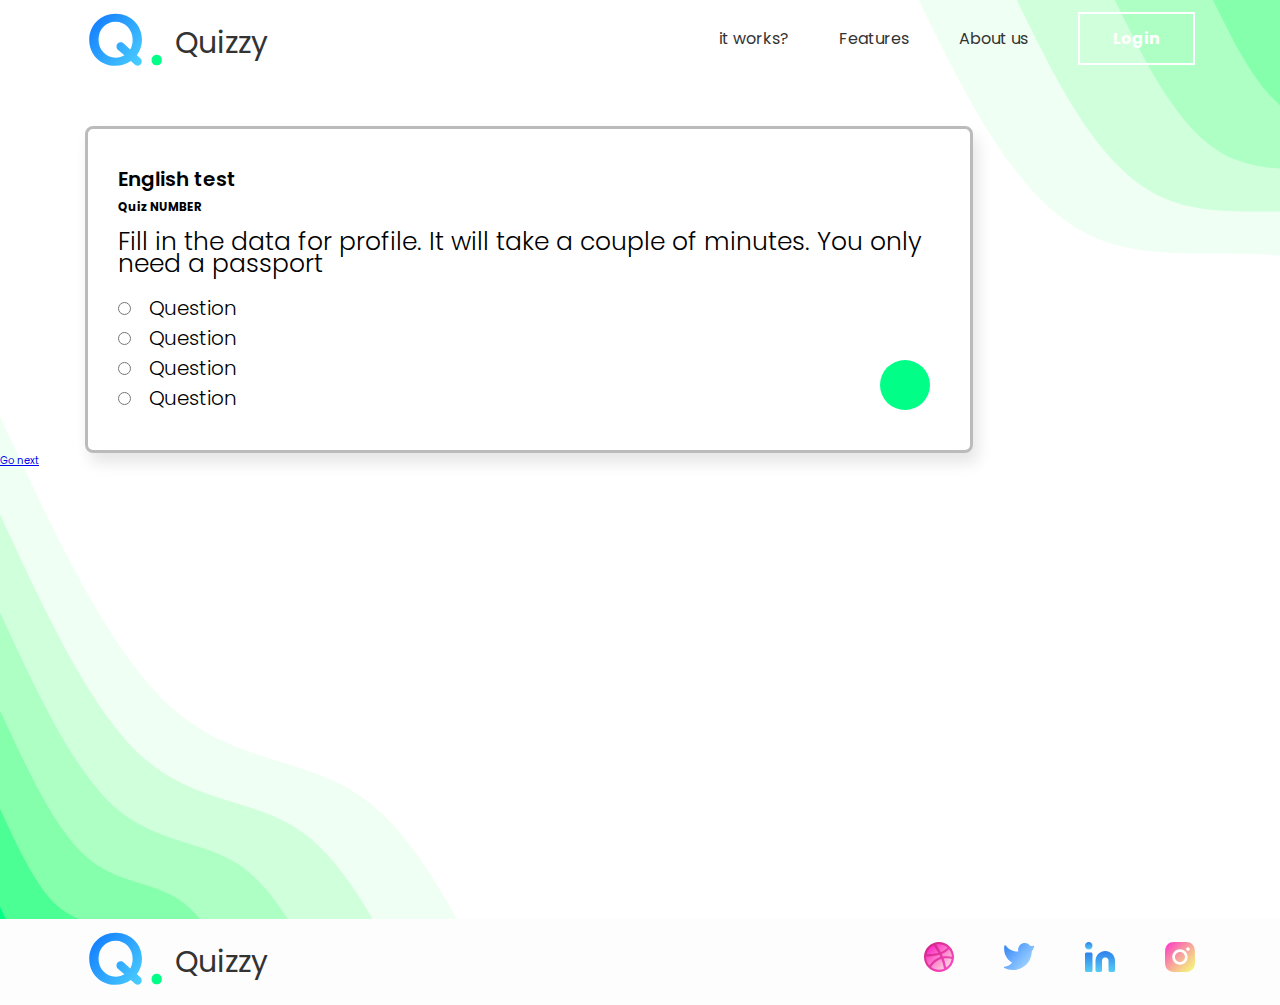
==== english-test.html @ c8d2539f "add js file" ====
<!DOCTYPE html>
<html lang="en">
  <head>
    <meta charset="UTF-8" />
    <meta http-equiv="X-UA-Compatible" content="IE=edge" />
    <meta name="viewport" content="width=device-width, initial-scale=1.0" />
    <title>Home</title>
    <link rel="stylesheet" href="./styles/utility.css" />
    <link rel="stylesheet" href="./styles/style.css" />
    <link rel="stylesheet" href="./technical-test.css" />

    <link
      rel="stylesheet"
      href="https://cdnjs.cloudflare.com/ajax/libs/font-awesome/6.4.0/css/all.min.css"
      integrity="sha512-iecdLmaskl7CVkqkXNQ/ZH/XLlvWZOJyj7Yy7tcenmpD1ypASozpmT/E0iPtmFIB46ZmdtAc9eNBvH0H/ZpiBw=="
      crossorigin="anonymous"
      referrerpolicy="no-referrer"
    />
    <script src="./script.js" defer></script>
  </head>
  <body>
    <header class="container">
      <a href="" class="logo flex">
        <img src="images/logo.svg" alt="logo" />Quizzy</a
      >
      <i class="fa-solid fa-bars"></i>
      <nav class="nav">
        <ul>
          <li><a href="#">it works?</a></li>
          <li><a href="#">Features</a></li>
          <li><a href="#">About us</a></li>
          <li><a href="#">Login</a></li>
        </ul>
      </nav>
    </header>

    <section class="Test">
      <div class="container">
        <div class="quiz">
          <h1>English test</h1>
          <h3>Quiz NUMBER</h3>
          <p id="question">
            Fill in the data for profile. It will take a couple of minutes. You
            only need a passport
          </p>
          <div class="answer-part">
            <ul>
              <li>
                <input
                  type="radio"
                  name="answer"
                  id="a"
                  class="answer"
                  required
                />
                <label for="a" id="a_text">Question</label>
              </li>

              <li>
                <input
                  type="radio"
                  name="answer"
                  id="b"
                  class="answer"
                  required
                />
                <label for="b" id="b_text">Question</label>
              </li>

              <li>
                <input
                  type="radio"
                  name="answer"
                  id="c"
                  class="answer"
                  required
                />
                <label for="c" id="c_text">Question</label>
              </li>

              <li>
                <input
                  type="radio"
                  name="answer"
                  id="d"
                  class="answer"
                  required
                />
                <label for="d" id="d_text">Question</label>
              </li>
            </ul>
            <span><i class="fa-solid fa-chevron-right next"></i></span>
          </div>
        </div>
      </div>

      <a href="#"
        >Go next <i class="fa-solid fa-arrow-right submit-page"></i
      ></a>
    </section>

    <footer>
      <div class="footer container flex" id="footer">
        <a href="" class="logo flex">
          <img src="images/logo.svg" alt="logo" />Quizzy</a
        >
        <ul>
          <li>
            <a href=""
              ><img src="images/dribbble.svg" alt="social media icons"
            /></a>
          </li>
          <li>
            <a href=""
              ><img src="images/twitter.svg" alt="social media icons"
            /></a>
          </li>
          <li>
            <a href=""
              ><img src="images/linkedin.svg" alt="social media icons"
            /></a>
          </li>
          <li>
            <a href=""
              ><img src="images/instagram.svg" alt="social media icons"
            /></a>
          </li>
        </ul>
      </div>
    </footer>
  </body>
</html>
---- styles/utility.css ----
/* import fonts */
@import url("https://fonts.googleapis.com/css2?family=Mochiy+Pop+One&family=Poppins:wght@100;200;300;400;500;600;700;800;900&display=swap");

/* colors and fonts variables */
:root {
  --main-font: "Poppins", sans-serif;
  --secondary-font: "Mochiy Pop One", sans-serif;
  --main-color: #01ff88;
  --secondary-color: #007aff;
  --text-color: #333;
  --linear-color: linear-gradient(90deg, #1884ff 0%, #62d4fd 100%);
}

/* reset margin, padding and box sizing */
* {
  padding: 0;
  margin: 0;
  box-sizing: border-box;
}

/* to set font-size with rem units 1rem = 10px */
html {
  font-size: 62.5%;
}

img,
picture,
video,
canvas,
svg {
  display: block;
  max-width: 100%;
}

/*7. Remove built-in form typography styles*/
input,
button,
textarea,
select {
  font: inherit;
}

p,
p,
h1,
h2,
h3,
h4,
h5,
h6 {
  overflow-wrap: break-word;
}

/* public class */
.flex {
  display: flex;
}

.hidden {
  display: none;
}

.container {
  max-width: 1140px;
  margin: 0 auto;
  padding: 0 15px;
}

/*ssss*/

/* Large */
/* @media (max-width: 992px) {
  .d-flex {
    flex-wrap: wrap;
  }

  .d-flex .col {
    width: 100%;
  }
} */

@media (min-width: 481px) and (max-width: 1024px) {
  .flex {
    display: flex;
    flex-wrap: wrap;
  }
  .container {
    max-width: 1024px;
  }
  .Test .quiz {
    max-width: 100% !important;
  }
  .container-login div {
    /* background-size: auto; */
    width: 60% !important;
  }
}

@media (max-width: 480px) {
  .flex {
    display: flex;
    flex-wrap: wrap;
  }
  .container {
    max-width: 480px;
  }
  .footer.flex {
    flex-direction: column;
  }
  .Test .quiz {
    max-width: 100% !important;
  }
  .container-login div {
    background-size: auto;
    width: 100% !important;
  }
}
---- styles/style.css ----
/* START HEADER */
*::selection {
  background-color: var(--main-color);
  color: #fff;
}

header {
  display: flex;
  justify-content: space-between;
  align-items: center;
}

header.container {
  margin-bottom: 4rem;
}

.logo {
  text-decoration: none;
  align-items: center;
  gap: 8px;
}

.logo:link,
.logo:visited {
  color: var(--text-color);
  font-size: 3rem;
  font-family: var(--main-font);
}

nav ul {
  list-style: none;
  display: flex;
  justify-content: space-between;
  gap: 5rem;
}

nav ul li a {
  font-size: 1.6rem;
  text-decoration: none;
  color: var(--text-color);
  font-family: var(--main-font);
}

nav li:last-of-type a {
  border: solid 2px #fff;
  color: #fff;
  padding: 1.3rem 3.3rem;
  font-weight: 700;
  transition: all 0.3s;
}

nav li:last-of-type a:hover {
  background-color: var(--main-color);
}

header i {
  font-size: 3rem;
  display: none !important;
}
/* END HEADER */

/* START HERO */
.hero {
  margin-bottom: 30vh;
  font-family: var(--main-font);
}

.hero .col h1 {
  font-family: var(--secondary-font);
  font-size: 40px;
  margin-bottom: 15%;
}

.hero .d-flex {
  display: flex;
  justify-content: space-between;
  gap: 20px;
}

/* .hero .d-flex .col {
  width: 500px;
} */

.hero .col p {
  font-size: 20px;
  margin-bottom: 5%;
  padding-left: 1rem;
  position: relative;
}

.hero .col p::before {
  content: "";
  position: absolute;
  background: var(--main-color);
  height: 100%;
  width: 2px;
  left: 0;
}

.hero .col button {
  padding: 1rem 3rem;
  font-size: 20px;
  border: none;
  outline: none;
  cursor: pointer;
}

.hero .col button:nth-child(1) {
  background: var(--linear-color);
  color: white;
}

.hero .col button:nth-child(2) {
  color: var(--secondary-color);
  background-color: transparent;
}

.hero .col button:nth-child(2) i {
  padding-right: 1rem;
}

.hero .know-more {
  align-items: center;
}
/* END HERO */

/* START FOOTER */
footer {
  background-color: #fdfdfd !important;
}

.footer {
  align-items: center;
  justify-content: space-between;
}

footer ul {
  list-style: none;
  text-decoration: none;
  display: flex;
  align-items: center;
  justify-content: space-between;
  gap: 5rem;
}
/* END FOOTER */

/* START PROFILE INFO */
.pro-info {
  font-family: var(--main-font);
  color: var(--text-color);
  margin-bottom: 8rem;
}

.contents-prog {
  gap: 8px;
  align-items: center;
  margin-bottom: 8rem;
}

.circle {
  height: 12px;
  width: 12px;
  border-radius: 50%;
  background: var(--secondary-color);
}

.line {
  background: #b9b9c3;
  height: 1px;
  width: 40px;
}

.pro-info h2 {
  font-size: 6.4rem;
  margin-bottom: 8.5rem;
  font-weight: 400;
}

.info-form {
  max-width: 1106px;
}

.pro-title {
  font-size: 3.2rem;
  margin-bottom: 1.6rem;
}

.pro-detials {
  color: #575f6e;
  font: size 16px;
  font-weight: 300;
}

.agree-box {
  margin-top: 3.2rem;
  display: flex;
  align-items: center;
  gap: 8px;
  font-size: 1.6rem;
  margin-bottom: 3.2rem;
}

.agree-box input {
  height: 24px;
  width: 24px;
}

.pro-info form input:focus {
  outline-color: var(--main-color);
}

.agree-box a {
  text-decoration: none;
  color: var(--secondary-color);
}

.pro-info form {
  border: 1px solid #e2e3e5;
  border-radius: 8px;
  padding: 3.2rem;
  margin-bottom: 8rem;
}

.pro-info form h5 {
  font-size: 2rem;
}

.pro-info form p {
  font-size: 1.2rem;
  color: #575f6e;
  margin-bottom: 3.2rem;
}

.pro-info form label {
  font-size: 1.4rem;
  display: block;
}

.pro-info form input {
  width: 100%;
  height: 4.4rem;
  border: none;
  border-bottom: 1px solid #e2e4e5;
  margin-bottom: 8px;
  font-size: 1.5rem;
}

.pro-info form + a {
  padding: 12px 32px;
  color: var(--main-color);
  font-size: 1.6rem;
  border: 1px solid var(--main-color);
  text-decoration: none;
  display: flex;
  align-items: center;
  gap: 8px;
  width: 150px;
}

/* END PROFILE INFO */

/* START LOGIN PAGE */
.container-login {
  justify-content: space-between;
  gap: 20px;
  margin-bottom: 25rem;
}

.container-login img {
  max-width: 100%;
  max-height: 100%;
}

.login .container {
  position: relative;
}

/* .container-login div:last-child {
  max-width: 50%;
} */

.container-login div {
  display: flex;
  flex-direction: column;
  justify-content: center;
  font-family: var(--main-font);
  gap: 7px;
  font-size: 1.5rem;
  width: 50%;
}

.container-login .text {
  padding-bottom: 30px;
}

.container-login input {
  padding: 10px;
  border: 1px solid #eee;
}

.container-login .submit {
  background-color: var(--main-color);
  color: white;
}

.container-login .vector {
  position: absolute;
  width: 300px;
  height: 200px;
  right: -150px;
  bottom: -170px;
}

/* END LOGIN PAGE */

/* START STATUS */
.status_section h1 {
  font-size: 6.4rem;
  font-family: var(--main-font);
  font-weight: 400;
  max-width: 64.2rem;
  margin-bottom: 11rem;
}

.card {
  margin-bottom: 1rem;
  border-radius: 10px;
  background: #f2f2f2;
  max-width: 78rem;
  display: flex;
  justify-content: space-between;
  padding: 1rem 2rem;
  font-family: var(--main-font);
}

.cardInfo {
  color: var(--text-color);
}

.cardInfo h3 {
  font-size: 2rem;
  font-weight: 600;
  line-height: 3rem;
}

.cardInfo p {
  font-size: 1.2rem;
  font-weight: 300;
  line-height: 1.8rem;
}

.btn-apply {
  font-size: 1.5rem;
  color: #ffffff;
  font-weight: 500;
  padding: 1rem 2rem;
  background-color: var(--main-color);
  border: none;
  border-radius: 1rem;
}

.Test {
  margin-bottom: 50vh;
  font-family: var(--main-font);
}

.Test .quiz {
  border: 3px solid #bbb;
  border-radius: 8px;
  padding: 3rem;
  box-shadow: 5px 10px 15px rgba(0, 0, 0, 0.1);
  max-width: 80%;
  margin: 0;
}

.Test h1 {
  font-size: 2rem;
  font-weight: 600;
  line-height: 4rem;
}

ul {
  list-style-type: none;
  padding: 0;
}

ul li,
p {
  padding-bottom: 1rem;
}

input[type="radio"] {
  accent-color: var(--main-color);
  margin-right: 1.5rem;
}

.Test p {
  font-weight: 300;
  font-size: 2.5rem;
  line-height: 2.2rem;
  margin: 1.5rem 0;
}

.answer-part {
  display: flex;
  flex-direction: column;
  justify-content: flex-end;
  gap: 20px;
  position: relative;
}

.answer-part h3 {
  font-size: 2rem;
  padding-bottom: 2rem;
}
.answer-part label {
  font-size: 2rem;
  line-height: 1.6rem;
  font-weight: 300;
  cursor: pointer;
}

.answer-part span {
  height: 50px;
  width: 50px;
  border-radius: 50%;
  background: var(--main-color);
  display: grid;
  place-content: center;
  position: absolute;
  right: 10px;
  bottom: 10px;
  cursor: pointer;
}

.answer-part span i {
  color: #fff;
  font-size: 2rem;
}

/* Small */
/* @media (max-width: 768px) {
  .container {
    max-width: 750px;
  }

  header i {
    display: block !important;
  }

  nav {
    display: none;
  }
}

@media (min-width: 992px) {
  .container {
    max-width: 970px;
  }
}

@media (min-width: 1200px) {
  .container {
    max-width: 1170px;
  }
} */

h2 {
  font-size: 4rem !important;
}
---- technical-test.css ----
body {
  background-image: url(./images/blob-scene-haikei-1.svg);
  background-repeat: no-repeat;
  background-size: cover;
  /* background-posi tion: revert; */
}
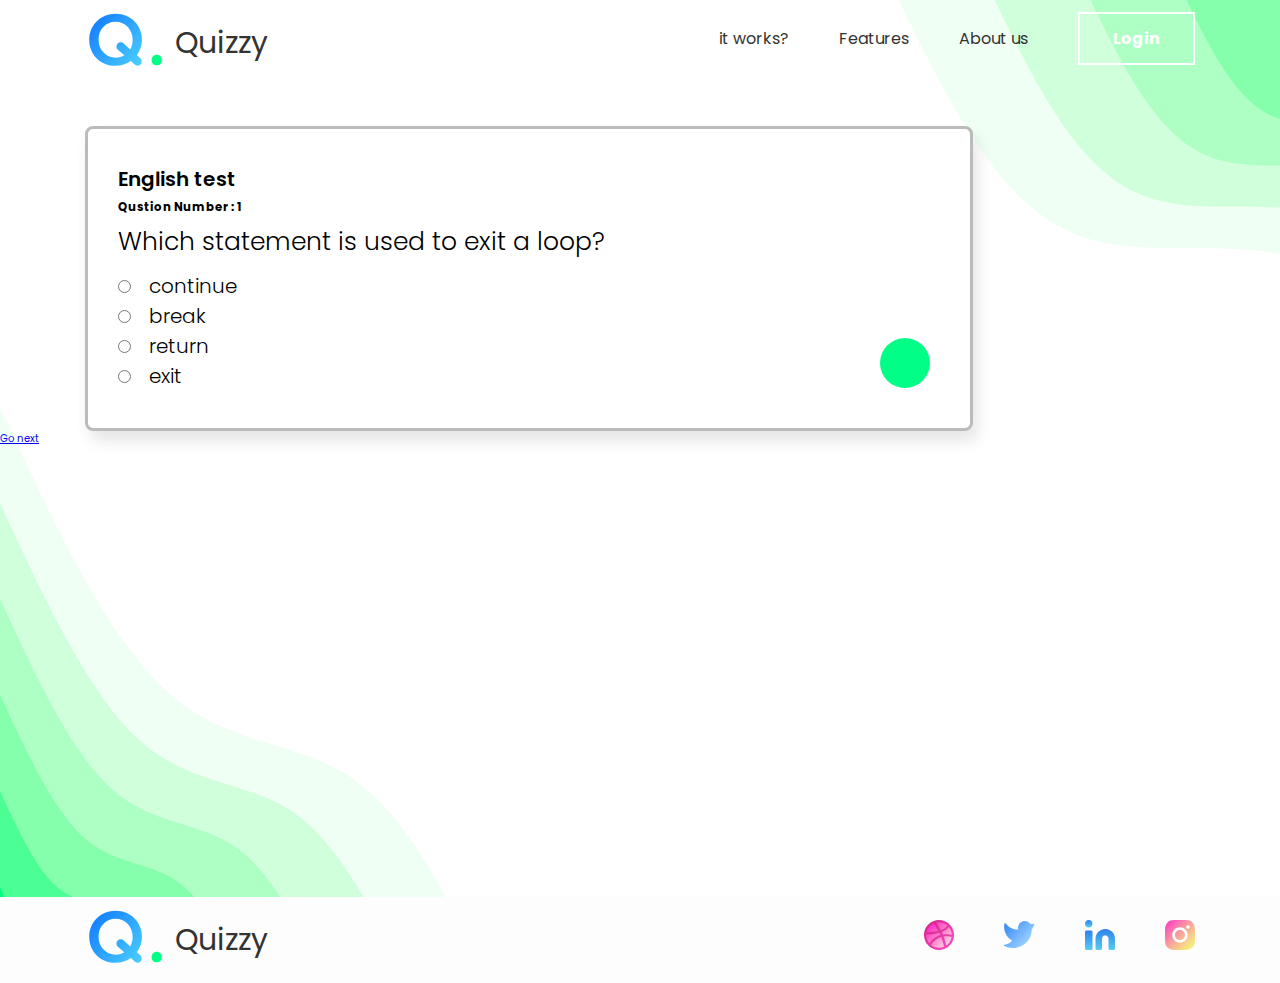
==== commit 4be855cc: "Add the english test bank" ====
--- a/english-test.html
+++ b/english-test.html
@@ -16,7 +16,8 @@
       crossorigin="anonymous"
       referrerpolicy="no-referrer"
     />
-    <script src="./script.js" defer></script>
+    <!-- <script src="./script.js" defer></script> -->
+    <script src="./englishscript.js" defer></script>
   </head>
   <body>
     <header class="container">
@@ -38,7 +39,8 @@
       <div class="container">
         <div class="quiz">
           <h1>English test</h1>
-          <h3>Quiz NUMBER</h3>
+          <div id="quiz-timer"></div>
+          <h3 id="q-number"></h3>
           <p id="question">
             Fill in the data for profile. It will take a couple of minutes. You
             only need a passport
@@ -89,7 +91,7 @@
                 <label for="d" id="d_text">Question</label>
               </li>
             </ul>
-            <span><i class="fa-solid fa-chevron-right next"></i></span>
+            <span id="next_btn"><i class="fa-solid fa-chevron-right"></i></span>
           </div>
         </div>
       </div>
--- a/styles/utility.css
+++ b/styles/utility.css
@@ -8,7 +8,11 @@
   --main-color: #01ff88;
   --secondary-color: #007aff;
   --text-color: #333;
-  --linear-color: linear-gradient(90deg, #1884ff 0%, #62d4fd 100%);
+  --linear-color: linear-gradient(
+    90deg,
+    #1884ff 0%,
+    #62d4fd 100%
+  );
 }
 
 /* reset margin, padding and box sizing */
@@ -57,7 +61,7 @@
 }
 
 .hidden {
-  display: none;
+  display: none !important;
 }
 
 .container {
@@ -79,7 +83,7 @@
   }
 } */
 
-@media (min-width: 481px) and (max-width: 1024px) {
+@media (max-width: 1024px) {
   .flex {
     display: flex;
     flex-wrap: wrap;
@@ -93,6 +97,66 @@
   .container-login div {
     /* background-size: auto; */
     width: 60% !important;
+  }
+  .btn-mobile-nav {
+    display: block;
+    z-index: 9999;
+  }
+
+  .main-nav {
+    background-color: rgba(255, 255, 255, 0.9);
+    -webkit-backdrop-filter: blur(5px);
+    backdrop-filter: blur(10px);
+    position: absolute;
+    top: 0;
+    left: 0;
+    width: 100%;
+    height: 100vh;
+    transform: translateX(100%);
+
+    display: flex;
+    align-items: center;
+    justify-content: center;
+    transition: all 0.5s ease-in;
+
+    /* Hide navigation */
+    /* Allows NO transitions at all */
+    /* display: none; */
+
+    /* 1) Hide it visually */
+    opacity: 0;
+
+    /* 2) Make it unaccessible to mouse and keyboard */
+    pointer-events: none;
+
+    /* 3) Hide it from screen readers */
+    visibility: hidden;
+  }
+
+  .nav-open .main-nav {
+    opacity: 1;
+    pointer-events: auto;
+    visibility: visible;
+    transform: translateX(0);
+    z-index: 1;
+  }
+
+  .nav-open .icon-mobile-nav[name="close-outline"] {
+    display: block;
+  }
+
+  .nav-open .icon-mobile-nav[name="menu-outline"] {
+    display: none;
+  }
+
+  .main-nav-list {
+    flex-direction: column;
+    gap: 4.8rem;
+  }
+
+  .main-nav-link:link,
+  .main-nav-link:visited {
+    font-size: 3rem;
   }
 }
 
@@ -114,4 +178,6 @@
     background-size: auto;
     width: 100% !important;
   }
+  .nav ul {
+  }
 }
--- a/styles/style.css
+++ b/styles/style.css
@@ -3,6 +3,18 @@
   background-color: var(--main-color);
   color: #fff;
 }
+
+.container-login span {
+  height: 40px;
+  color: red;
+  font-size: 12px;
+  padding-left: 5px;
+}
+/* Error vaild */
+.container-login span i {
+  padding-right: 1rem;
+}
+/* Error vaild */
 
 header {
   display: flex;
@@ -373,6 +385,10 @@
   margin: 0;
 }
 
+.quiz #quiz-timer {
+  font-size: 2rem;
+  font-weight: 800;
+}
 .Test h1 {
   font-size: 2rem;
   font-weight: 600;
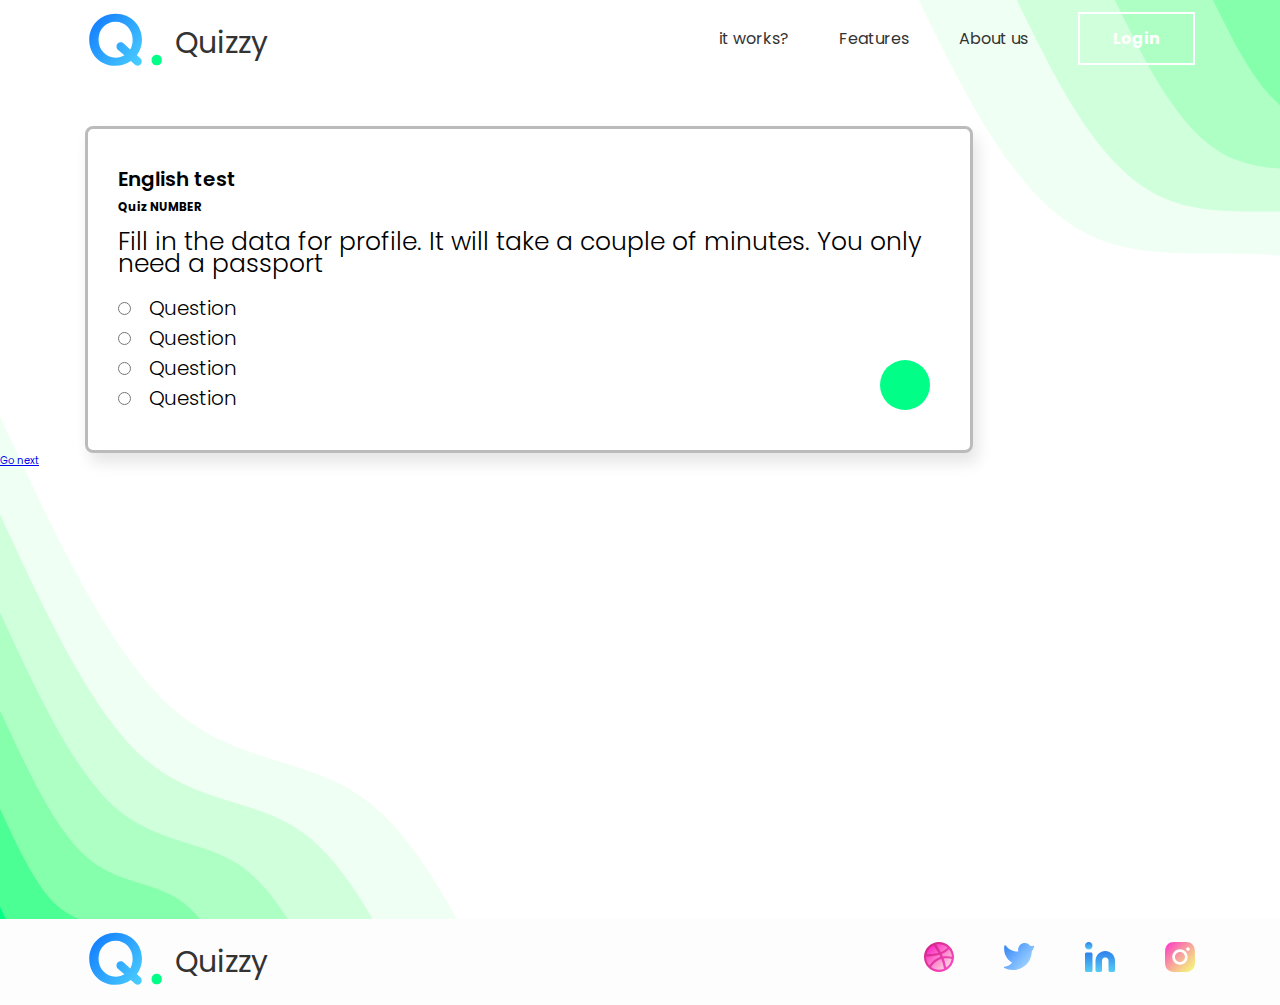
==== commit 5ea174dc: "jehad1" ====
--- a/english-test.html
+++ b/english-test.html
@@ -3,12 +3,11 @@
   <head>
     <meta charset="UTF-8" />
     <meta http-equiv="X-UA-Compatible" content="IE=edge" />
-    <meta name="viewport" content="width=device-width, initial-scale=1.0" />
+    <meta
+      name="viewport"
+      content="width=device-width, initial-scale=1.0"
+    />
     <title>Home</title>
-    <link rel="stylesheet" href="./styles/utility.css" />
-    <link rel="stylesheet" href="./styles/style.css" />
-    <link rel="stylesheet" href="./technical-test.css" />
-
     <link
       rel="stylesheet"
       href="https://cdnjs.cloudflare.com/ajax/libs/font-awesome/6.4.0/css/all.min.css"
@@ -16,34 +15,54 @@
       crossorigin="anonymous"
       referrerpolicy="no-referrer"
     />
-    <!-- <script src="./script.js" defer></script> -->
-    <script src="./englishscript.js" defer></script>
+    <link rel="stylesheet" href="./styles/style.css" />
+    <link rel="stylesheet" href="./styles/utility.css" />
+    <link rel="stylesheet" href="./technical-test.css" />
+
+    <script src="./script.js" defer></script>
   </head>
   <body>
-    <header class="container">
+    <header class="container flex header">
       <a href="" class="logo flex">
         <img src="images/logo.svg" alt="logo" />Quizzy</a
       >
-      <i class="fa-solid fa-bars"></i>
-      <nav class="nav">
-        <ul>
-          <li><a href="#">it works?</a></li>
-          <li><a href="#">Features</a></li>
-          <li><a href="#">About us</a></li>
-          <li><a href="#">Login</a></li>
+
+      <nav class="nav main-nav">
+        <ul class="main-nav-list">
+          <li>
+            <a href="#" class="main-nav-link">it works?</a>
+          </li>
+          <li>
+            <a href="#" class="main-nav-link">Features</a>
+          </li>
+          <li>
+            <a href="#" class="main-nav-link">About us</a>
+          </li>
+          <li>
+            <a href="#" class="main-nav-link">Login</a>
+          </li>
         </ul>
       </nav>
+      <button class="btn-mobile-nav">
+        <i
+          class="fa-solid fa-bars icon-mobile-nav"
+          name="menu-outline"
+        ></i>
+        <i
+          class="fa-solid fa-xmark icon-mobile-nav"
+          name="close-outline"
+        ></i>
+      </button>
     </header>
 
     <section class="Test">
       <div class="container">
         <div class="quiz">
           <h1>English test</h1>
-          <div id="quiz-timer"></div>
-          <h3 id="q-number"></h3>
+          <h3>Quiz NUMBER</h3>
           <p id="question">
-            Fill in the data for profile. It will take a couple of minutes. You
-            only need a passport
+            Fill in the data for profile. It will take
+            a couple of minutes. You only need a passport
           </p>
           <div class="answer-part">
             <ul>
@@ -91,13 +110,16 @@
                 <label for="d" id="d_text">Question</label>
               </li>
             </ul>
-            <span id="next_btn"><i class="fa-solid fa-chevron-right"></i></span>
+            <span
+              ><i class="fa-solid fa-chevron-right next"></i
+            ></span>
           </div>
         </div>
       </div>
 
       <a href="#"
-        >Go next <i class="fa-solid fa-arrow-right submit-page"></i
+        >Go next
+        <i class="fa-solid fa-arrow-right submit-page"></i
       ></a>
     </section>
 
@@ -109,22 +131,30 @@
         <ul>
           <li>
             <a href=""
-              ><img src="images/dribbble.svg" alt="social media icons"
+              ><img
+                src="images/dribbble.svg"
+                alt="social media icons"
             /></a>
           </li>
           <li>
             <a href=""
-              ><img src="images/twitter.svg" alt="social media icons"
+              ><img
+                src="images/twitter.svg"
+                alt="social media icons"
             /></a>
           </li>
           <li>
             <a href=""
-              ><img src="images/linkedin.svg" alt="social media icons"
+              ><img
+                src="images/linkedin.svg"
+                alt="social media icons"
             /></a>
           </li>
           <li>
             <a href=""
-              ><img src="images/instagram.svg" alt="social media icons"
+              ><img
+                src="images/instagram.svg"
+                alt="social media icons"
             /></a>
           </li>
         </ul>
--- a/styles/style.css
+++ b/styles/style.css
@@ -65,10 +65,28 @@
   background-color: var(--main-color);
 }
 
-header i {
+header .fa-solid {
   font-size: 3rem;
-  display: none !important;
-}
+}
+
+.btn-mobile-nav {
+  border: none;
+  background: none;
+  cursor: pointer;
+
+  display: none;
+}
+
+.icon-mobile-nav {
+  height: 4.8rem;
+  width: 4.8rem;
+  color: #333;
+}
+
+.icon-mobile-nav[name="close-outline"] {
+  display: none;
+}
+
 /* END HEADER */
 
 /* START HERO */
@@ -275,7 +293,7 @@
 .container-login {
   justify-content: space-between;
   gap: 20px;
-  margin-bottom: 25rem;
+  margin-bottom: 35rem;
 }
 
 .container-login img {
@@ -385,10 +403,6 @@
   margin: 0;
 }
 
-.quiz #quiz-timer {
-  font-size: 2rem;
-  font-weight: 800;
-}
 .Test h1 {
   font-size: 2rem;
   font-weight: 600;
@@ -483,4 +497,4 @@
 
 h2 {
   font-size: 4rem !important;
-}
+}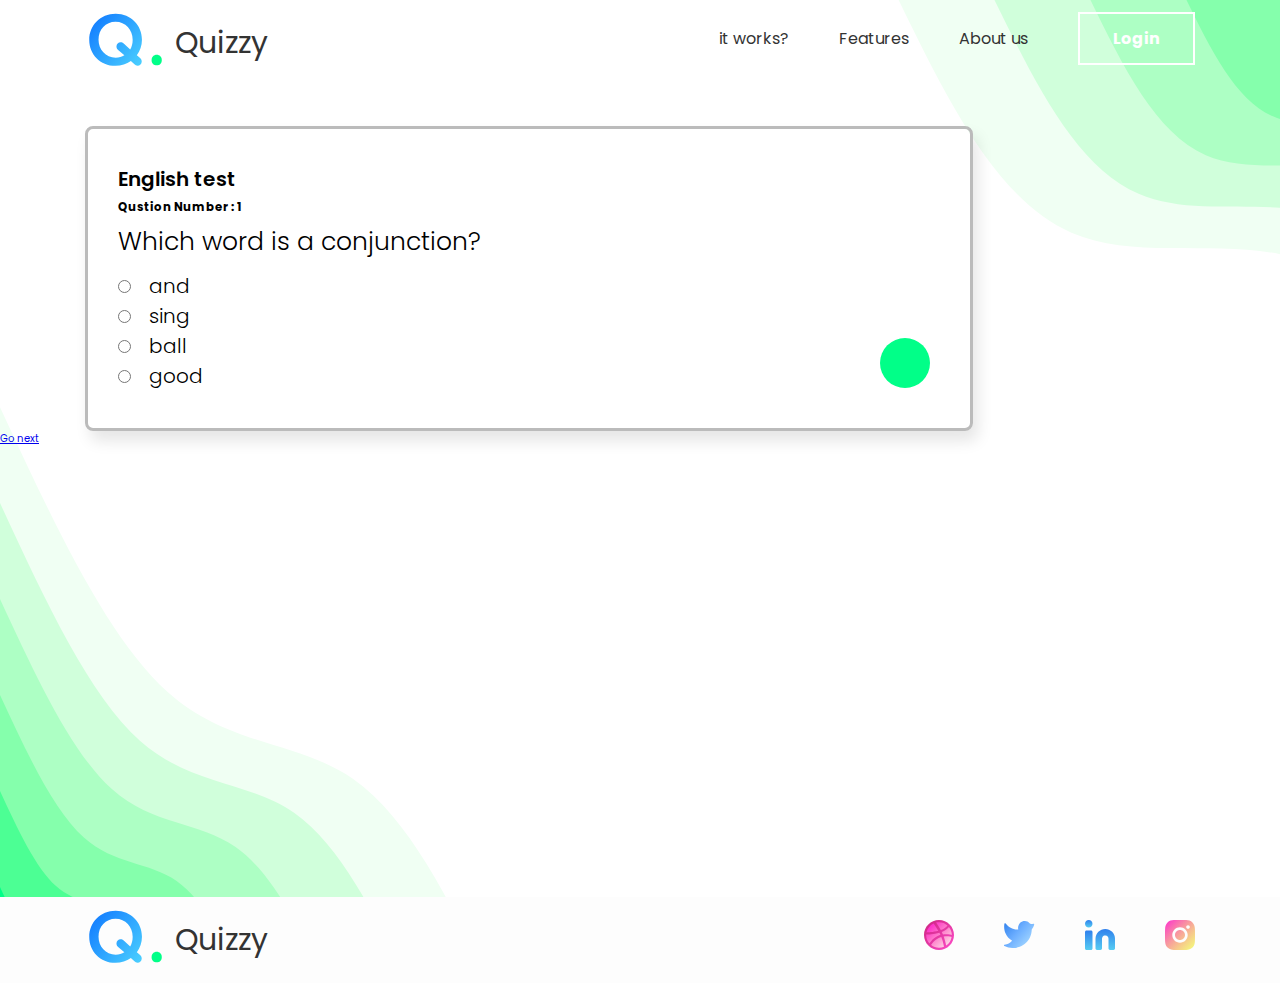
==== commit b4b97944: "add english test part" ====
--- a/english-test.html
+++ b/english-test.html
@@ -3,11 +3,12 @@
   <head>
     <meta charset="UTF-8" />
     <meta http-equiv="X-UA-Compatible" content="IE=edge" />
-    <meta
-      name="viewport"
-      content="width=device-width, initial-scale=1.0"
-    />
+    <meta name="viewport" content="width=device-width, initial-scale=1.0" />
     <title>Home</title>
+    <link rel="stylesheet" href="./styles/utility.css" />
+    <link rel="stylesheet" href="./styles/style.css" />
+    <link rel="stylesheet" href="./technical-test.css" />
+
     <link
       rel="stylesheet"
       href="https://cdnjs.cloudflare.com/ajax/libs/font-awesome/6.4.0/css/all.min.css"
@@ -15,54 +16,34 @@
       crossorigin="anonymous"
       referrerpolicy="no-referrer"
     />
-    <link rel="stylesheet" href="./styles/style.css" />
-    <link rel="stylesheet" href="./styles/utility.css" />
-    <link rel="stylesheet" href="./technical-test.css" />
-
-    <script src="./script.js" defer></script>
+    <!-- <script src="./script.js" defer></script> -->
+    <script src="./js/englishscript.js" defer></script>
   </head>
   <body>
-    <header class="container flex header">
+    <header class="container">
       <a href="" class="logo flex">
         <img src="images/logo.svg" alt="logo" />Quizzy</a
       >
-
-      <nav class="nav main-nav">
-        <ul class="main-nav-list">
-          <li>
-            <a href="#" class="main-nav-link">it works?</a>
-          </li>
-          <li>
-            <a href="#" class="main-nav-link">Features</a>
-          </li>
-          <li>
-            <a href="#" class="main-nav-link">About us</a>
-          </li>
-          <li>
-            <a href="#" class="main-nav-link">Login</a>
-          </li>
+      <i class="fa-solid fa-bars"></i>
+      <nav class="nav">
+        <ul>
+          <li><a href="#">it works?</a></li>
+          <li><a href="#">Features</a></li>
+          <li><a href="#">About us</a></li>
+          <li><a href="#">Login</a></li>
         </ul>
       </nav>
-      <button class="btn-mobile-nav">
-        <i
-          class="fa-solid fa-bars icon-mobile-nav"
-          name="menu-outline"
-        ></i>
-        <i
-          class="fa-solid fa-xmark icon-mobile-nav"
-          name="close-outline"
-        ></i>
-      </button>
     </header>
 
     <section class="Test">
       <div class="container">
         <div class="quiz">
           <h1>English test</h1>
-          <h3>Quiz NUMBER</h3>
+          <h3 id="quiz-timer"></h3>
+          <h3 id="q-number"></h3>
           <p id="question">
-            Fill in the data for profile. It will take
-            a couple of minutes. You only need a passport
+            Fill in the data for profile. It will take a couple of minutes. You
+            only need a passport
           </p>
           <div class="answer-part">
             <ul>
@@ -110,16 +91,13 @@
                 <label for="d" id="d_text">Question</label>
               </li>
             </ul>
-            <span
-              ><i class="fa-solid fa-chevron-right next"></i
-            ></span>
+            <span id="next_btn"><i class="fa-solid fa-chevron-right"></i></span>
           </div>
         </div>
       </div>
 
       <a href="#"
-        >Go next
-        <i class="fa-solid fa-arrow-right submit-page"></i
+        >Go next <i class="fa-solid fa-arrow-right submit-page"></i
       ></a>
     </section>
 
@@ -131,30 +109,22 @@
         <ul>
           <li>
             <a href=""
-              ><img
-                src="images/dribbble.svg"
-                alt="social media icons"
+              ><img src="images/dribbble.svg" alt="social media icons"
             /></a>
           </li>
           <li>
             <a href=""
-              ><img
-                src="images/twitter.svg"
-                alt="social media icons"
+              ><img src="images/twitter.svg" alt="social media icons"
             /></a>
           </li>
           <li>
             <a href=""
-              ><img
-                src="images/linkedin.svg"
-                alt="social media icons"
+              ><img src="images/linkedin.svg" alt="social media icons"
             /></a>
           </li>
           <li>
             <a href=""
-              ><img
-                src="images/instagram.svg"
-                alt="social media icons"
+              ><img src="images/instagram.svg" alt="social media icons"
             /></a>
           </li>
         </ul>
--- a/styles/style.css
+++ b/styles/style.css
@@ -403,6 +403,10 @@
   margin: 0;
 }
 
+.quiz #quiz-timer {
+  font-size: 2rem;
+  font-weight: 800;
+}
 .Test h1 {
   font-size: 2rem;
   font-weight: 600;
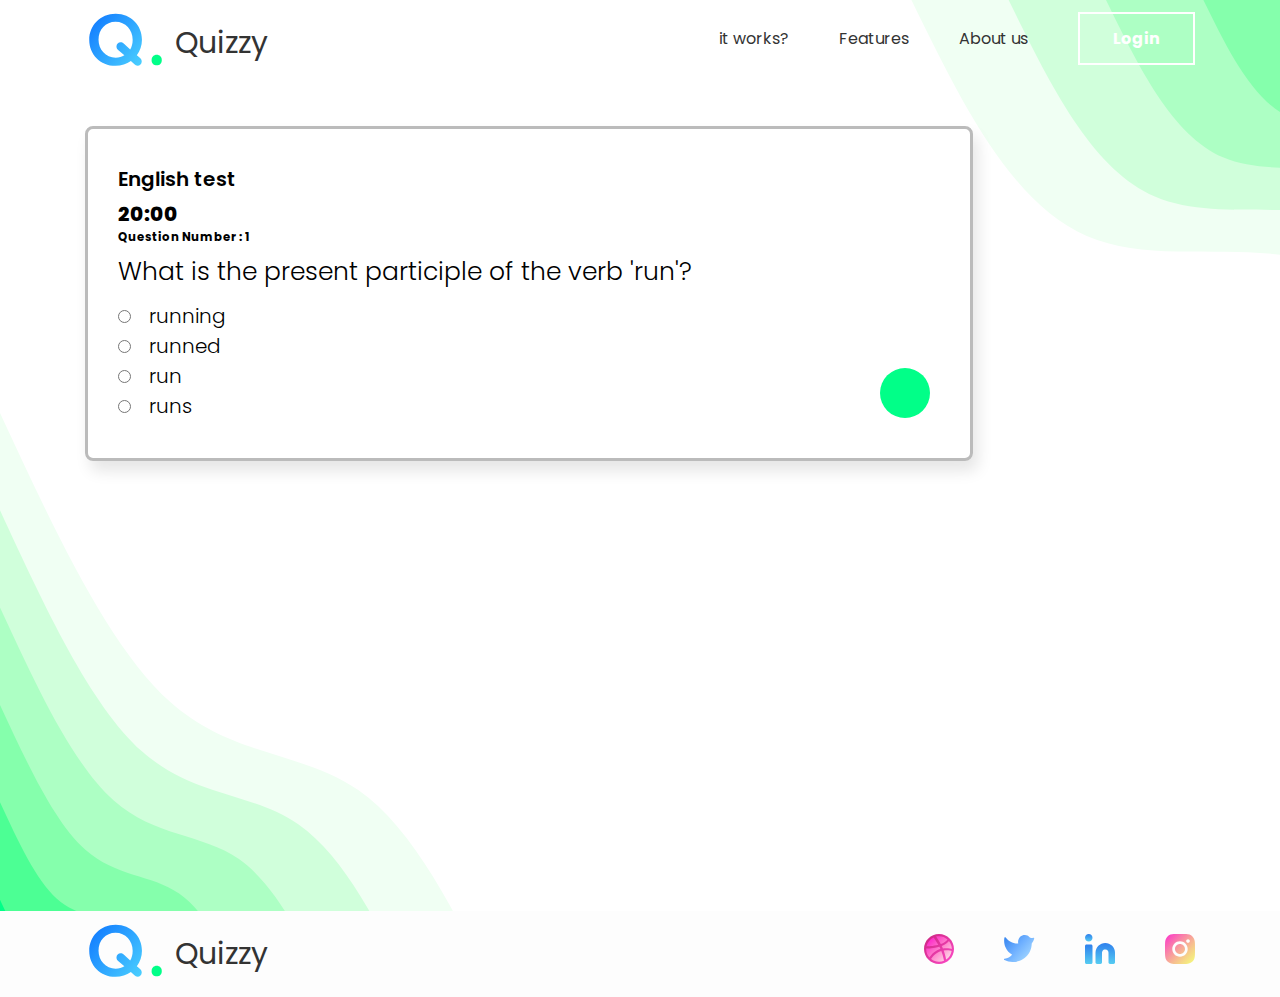
==== commit 7505587c: "Fixt All  Problem" ====
--- a/english-test.html
+++ b/english-test.html
@@ -17,7 +17,7 @@
       referrerpolicy="no-referrer"
     />
     <!-- <script src="./script.js" defer></script> -->
-    <script src="./js/englishscript.js" defer></script>
+    <script src="./js/englishscript.js" type="module" defer></script>
   </head>
   <body>
     <header class="container">
@@ -39,7 +39,7 @@
       <div class="container">
         <div class="quiz">
           <h1>English test</h1>
-          <h3 id="quiz-timer"></h3>
+          <h3 id="quiz-timer">20:00</h3>
           <h3 id="q-number"></h3>
           <p id="question">
             Fill in the data for profile. It will take a couple of minutes. You
@@ -91,14 +91,14 @@
                 <label for="d" id="d_text">Question</label>
               </li>
             </ul>
-            <span id="next_btn"><i class="fa-solid fa-chevron-right"></i></span>
+            <span id="next_btn" class="next"><i class="fa-solid fa-chevron-right"></i></span>
           </div>
         </div>
       </div>
 
-      <a href="#"
-        >Go next <i class="fa-solid fa-arrow-right submit-page"></i
-      ></a>
+      <!-- <a href="#"
+        >Go next <i class="fa-solid fa-arrow-right submit-page finishBtn"></i
+      ></a> -->
     </section>
 
     <footer>
@@ -130,5 +130,6 @@
         </ul>
       </div>
     </footer>
+   
   </body>
 </html>
--- a/styles/utility.css
+++ b/styles/utility.css
@@ -110,7 +110,7 @@
     position: absolute;
     top: 0;
     left: 0;
-    width: 100%;
+    width: 100vw;
     height: 100vh;
     transform: translateX(100%);
 
@@ -181,3 +181,16 @@
   .nav ul {
   }
 }
+
+html {
+  overflow-x: hidden ;
+}
+body{
+  overflow-x: hidden;
+  position: relative;
+}
+
+
+/* header{
+  position: fixed;
+} */--- a/styles/style.css
+++ b/styles/style.css
@@ -501,4 +501,71 @@
 
 h2 {
   font-size: 4rem !important;
+}
+
+
+
+
+
+
+
+/* 
+ */
+
+
+
+ .container-login span, .info-form .form span {
+  height: 40px;
+  color: red;
+  font-size: 12px;
+  padding-left: 5px;
+  display: block;
+}
+/* Error vaild */ 
+.container-login span i, .info-form .form span i{
+  padding-right: 1rem;
+}
+
+
+/*  */
+
+
+
+
+.cursor{
+  cursor: pointer;
+}
+
+
+
+table {
+  width: 1100px;
+  margin-top: 100px;
+  font-size: 18px;
+  /* border: 1px solid #343a40; */
+  border-collapse: collapse;
+}
+
+th,
+td {
+  /* border: 1px solid #343a40; */
+  padding: 16px 24px;
+  text-align: left;
+}
+
+thead tr {
+  background-color: #087f5b;
+  color: #fff;
+}
+
+thead th {
+  width: 25%;
+}
+
+tbody tr:nth-child(odd) {
+  background-color: #f8f9fa;
+}
+
+tbody tr:nth-child(even) {
+  background-color: #e9ecef;
 }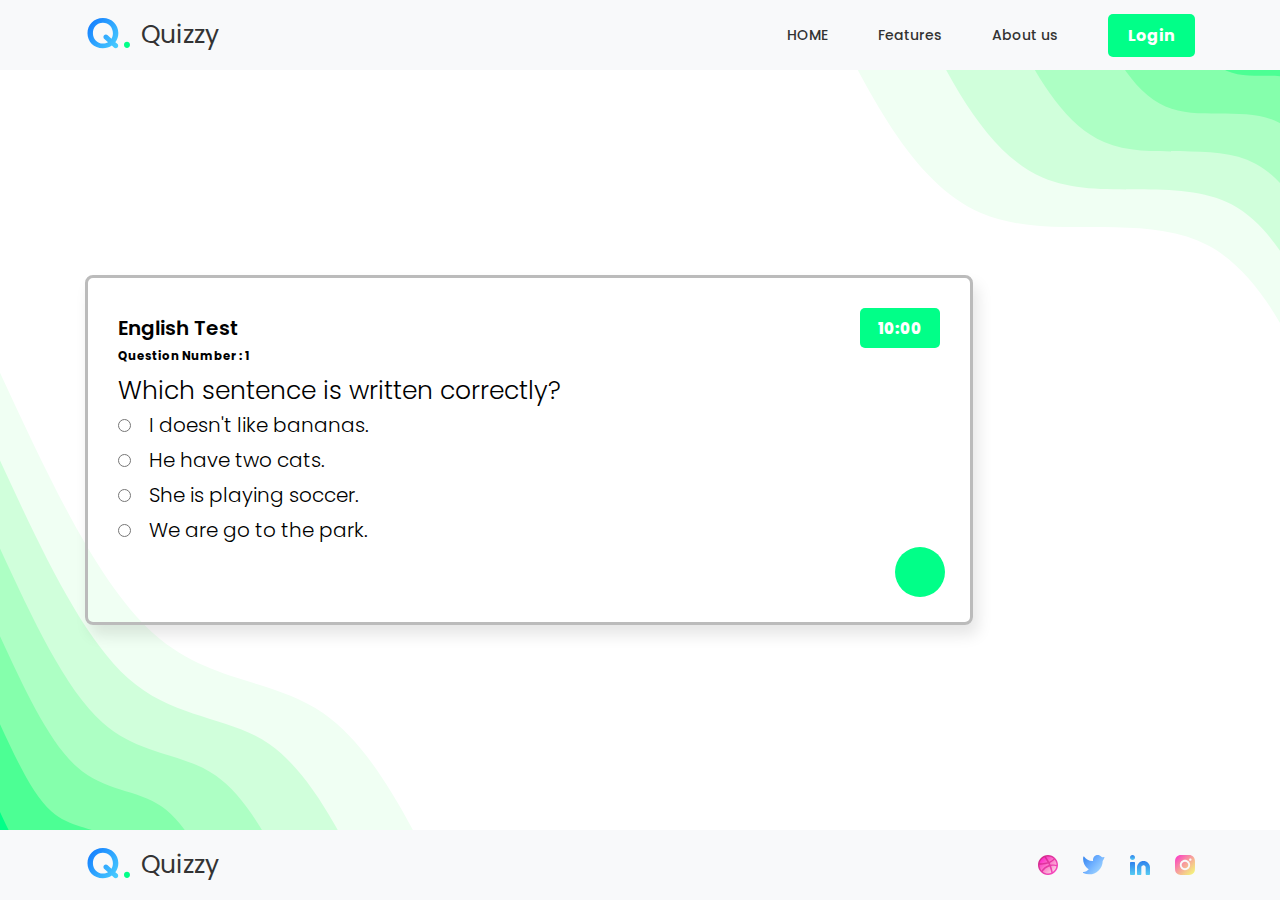
==== commit d3f5eaf4: "final commit" ====
--- a/english-test.html
+++ b/english-test.html
@@ -3,11 +3,15 @@
   <head>
     <meta charset="UTF-8" />
     <meta http-equiv="X-UA-Compatible" content="IE=edge" />
-    <meta name="viewport" content="width=device-width, initial-scale=1.0" />
+    <meta
+      name="viewport"
+      content="width=device-width, initial-scale=1.0"
+    />
     <title>Home</title>
+    <link rel="stylesheet" href="./styles/style.css" />
     <link rel="stylesheet" href="./styles/utility.css" />
-    <link rel="stylesheet" href="./styles/style.css" />
     <link rel="stylesheet" href="./technical-test.css" />
+    <script src="./animat.js" defer></script>
 
     <link
       rel="stylesheet"
@@ -17,33 +21,86 @@
       referrerpolicy="no-referrer"
     />
     <!-- <script src="./script.js" defer></script> -->
-    <script src="./js/englishscript.js" type="module" defer></script>
+    <script
+      src="./js/englishscript.js"
+      type="module"
+      defer
+    ></script>
   </head>
+  <style>
+    body {
+      display: flex;
+      min-height: 100vh;
+      flex-direction: column;
+      justify-content: space-between;
+    }
+  </style>
   <body>
-    <header class="container">
-      <a href="" class="logo flex">
-        <img src="images/logo.svg" alt="logo" />Quizzy</a
-      >
-      <i class="fa-solid fa-bars"></i>
-      <nav class="nav">
-        <ul>
-          <li><a href="#">it works?</a></li>
-          <li><a href="#">Features</a></li>
-          <li><a href="#">About us</a></li>
-          <li><a href="#">Login</a></li>
-        </ul>
-      </nav>
+    <div class="loader"></div>
+    <header>
+      <div class="container flex aling-center header">
+        <div class="logo flex">
+          <a
+            href="./index.html"
+            class="logo flex aling-center"
+          >
+            <img
+              src="images/logo.svg"
+              alt="logo"
+            />Quizzy</a
+          >
+        </div>
+
+        <nav class="nav main-nav">
+          <ul class="main-nav-list">
+            <li>
+              <a
+                href="./index.html"
+                class="main-nav-link link"
+                >HOME</a
+              >
+            </li>
+            <li>
+              <a href="#" class="main-nav-link link"
+                >Features</a
+              >
+            </li>
+            <li>
+              <a href="#" class="main-nav-link link"
+                >About us</a
+              >
+            </li>
+            <li>
+              <a href="./login.html" class="main-nav-link"
+                >Login</a
+              >
+            </li>
+          </ul>
+        </nav>
+        <button class="btn-mobile-nav">
+          <i
+            class="fa-solid fa-bars icon-mobile-nav"
+            name="menu-outline"
+          ></i>
+          <i
+            class="fa-solid fa-xmark icon-mobile-nav"
+            name="close-outline"
+          ></i>
+        </button>
+      </div>
     </header>
 
     <section class="Test">
       <div class="container">
         <div class="quiz">
-          <h1>English test</h1>
-          <h3 id="quiz-timer">20:00</h3>
+          <div class="flex quiz-header">
+            <h1>English Test</h1>
+            <h3 id="quiz-timer">10:00</h3>
+          </div>
           <h3 id="q-number"></h3>
           <p id="question">
-            Fill in the data for profile. It will take a couple of minutes. You
-            only need a passport
+            Fill in the data for profile. It will take
+            a couple of minutes. You only need a passport
           </p>
           <div class="answer-part">
             <ul>
@@ -91,7 +148,9 @@
                 <label for="d" id="d_text">Question</label>
               </li>
             </ul>
-            <span id="next_btn" class="next"><i class="fa-solid fa-chevron-right"></i></span>
+            <span id="next_btn" class="next"
+              ><i class="fa-solid fa-chevron-right"></i
+            ></span>
           </div>
         </div>
       </div>
@@ -102,34 +161,41 @@
     </section>
 
     <footer>
-      <div class="footer container flex" id="footer">
+      <div class="footer container flex">
         <a href="" class="logo flex">
           <img src="images/logo.svg" alt="logo" />Quizzy</a
         >
         <ul>
           <li>
             <a href=""
-              ><img src="images/dribbble.svg" alt="social media icons"
-            /></a>
-          </li>
-          <li>
-            <a href=""
-              ><img src="images/twitter.svg" alt="social media icons"
-            /></a>
-          </li>
-          <li>
-            <a href=""
-              ><img src="images/linkedin.svg" alt="social media icons"
-            /></a>
-          </li>
-          <li>
-            <a href=""
-              ><img src="images/instagram.svg" alt="social media icons"
+              ><img
+                src="images/dribbble.svg"
+                alt="social media icons"
+            /></a>
+          </li>
+          <li>
+            <a href=""
+              ><img
+                src="images/twitter.svg"
+                alt="social media icons"
+            /></a>
+          </li>
+          <li>
+            <a href=""
+              ><img
+                src="images/linkedin.svg"
+                alt="social media icons"
+            /></a>
+          </li>
+          <li>
+            <a href=""
+              ><img
+                src="images/instagram.svg"
+                alt="social media icons"
             /></a>
           </li>
         </ul>
       </div>
     </footer>
-   
   </body>
 </html>
--- a/styles/style.css
+++ b/styles/style.css
@@ -6,24 +6,22 @@
 
 .container-login span {
   height: 40px;
-  color: red;
+  color: #dc2626;
   font-size: 12px;
   padding-left: 5px;
 }
-/* Error vaild */
-.container-login span i {
-  padding-right: 1rem;
-}
-/* Error vaild */
 
 header {
-  display: flex;
+  /* margin-bottom: 3 m; */
+  background-color: #f8f9fa;
+  align-items: center;
+}
+header .container {
+  min-height: 7rem;
+}
+
+header .flex {
   justify-content: space-between;
-  align-items: center;
-}
-
-header.container {
-  margin-bottom: 4rem;
 }
 
 .logo {
@@ -35,34 +33,67 @@
 .logo:link,
 .logo:visited {
   color: var(--text-color);
-  font-size: 3rem;
-  font-family: var(--main-font);
+  font-size: 2.5rem;
+  font-family: var(--main-font);
+}
+
+.logo img {
+  height: 5rem;
+}
+
+nav a {
+  transition: all 0.5s;
+  position: relative;
+  font-weight: 500;
+}
+
+nav .link::after {
+  content: "";
+  position: absolute;
+  width: 0%;
+  height: 2px;
+  background-color: var(--main-color);
+  top: 25px;
+  transition: all 1s;
+  left: 2px;
+}
+
+nav .link:hover::after {
+  width: 100%;
+}
+nav a:hover {
+  color: var(--main-color);
 }
 
 nav ul {
   list-style: none;
   display: flex;
-  justify-content: space-between;
+  /* justify-content: space-between; */
+  align-items: center;
   gap: 5rem;
+  height: 100%;
 }
 
 nav ul li a {
-  font-size: 1.6rem;
+  font-size: 1.4rem;
   text-decoration: none;
   color: var(--text-color);
   font-family: var(--main-font);
 }
 
 nav li:last-of-type a {
-  border: solid 2px #fff;
   color: #fff;
-  padding: 1.3rem 3.3rem;
+  background-color: var(--main-color);
+  padding: 1rem 2rem;
   font-weight: 700;
-  transition: all 0.3s;
+  transition: all 0.5s;
+  border-radius: 5px;
+  font-size: 1.6rem;
 }
 
 nav li:last-of-type a:hover {
-  background-color: var(--main-color);
+  background-color: #fff;
+  color: var(--main-color);
 }
 
 header .fa-solid {
@@ -78,7 +109,7 @@
 }
 
 .icon-mobile-nav {
-  height: 4.8rem;
+  /* height: 4.8rem; */
   width: 4.8rem;
   color: #333;
 }
@@ -91,24 +122,21 @@
 
 /* START HERO */
 .hero {
-  margin-bottom: 30vh;
-  font-family: var(--main-font);
+  /* margin-bottom: 30vh; */
+  font-family: var(--main-font);
+  margin-top: 15vh;
 }
 
 .hero .col h1 {
-  font-family: var(--secondary-font);
-  font-size: 40px;
+  font-family: "Lexend", sans-serif;
+  font-size: 4rem;
   margin-bottom: 15%;
 }
 
-.hero .d-flex {
+/* .hero .d-flex {
   display: flex;
   justify-content: space-between;
   gap: 20px;
-}
-
-/* .hero .d-flex .col {
-  width: 500px;
 } */
 
 .hero .col p {
@@ -116,18 +144,20 @@
   margin-bottom: 5%;
   padding-left: 1rem;
   position: relative;
+  font-weight: 300;
+  color: #adb5bd;
 }
 
 .hero .col p::before {
   content: "";
   position: absolute;
   background: var(--main-color);
-  height: 100%;
+  height: 80%;
   width: 2px;
   left: 0;
 }
 
-.hero .col button {
+.hero .col a {
   padding: 1rem 3rem;
   font-size: 20px;
   border: none;
@@ -135,17 +165,17 @@
   cursor: pointer;
 }
 
-.hero .col button:nth-child(1) {
+.hero .col a:nth-child(1) {
   background: var(--linear-color);
   color: white;
 }
 
-.hero .col button:nth-child(2) {
+.hero .col a:nth-child(2) {
   color: var(--secondary-color);
   background-color: transparent;
 }
 
-.hero .col button:nth-child(2) i {
+.hero .col a:nth-child(2) i {
   padding-right: 1rem;
 }
 
@@ -156,12 +186,17 @@
 
 /* START FOOTER */
 footer {
-  background-color: #fdfdfd !important;
+  background-color: #f8f9fa;
+  /* justify-content: space-between; */
+  /* display: flex; */
 }
 
 .footer {
   align-items: center;
+  min-height: 7rem;
+
   justify-content: space-between;
+  height: 100%;
 }
 
 footer ul {
@@ -170,7 +205,15 @@
   display: flex;
   align-items: center;
   justify-content: space-between;
-  gap: 5rem;
+  gap: 2.5rem;
+}
+footer img {
+  height: 2rem;
+  transition: all 0.5s;
+}
+
+footer img:hover {
+  filter: blur(3px);
 }
 /* END FOOTER */
 
@@ -204,6 +247,7 @@
   font-size: 6.4rem;
   margin-bottom: 8.5rem;
   font-weight: 400;
+  margin-top: 2rem;
 }
 
 .info-form {
@@ -235,7 +279,7 @@
   width: 24px;
 }
 
-.pro-info form input:focus {
+input:focus {
   outline-color: var(--main-color);
 }
 
@@ -293,7 +337,6 @@
 .container-login {
   justify-content: space-between;
   gap: 20px;
-  margin-bottom: 35rem;
 }
 
 .container-login img {
@@ -323,14 +366,31 @@
   padding-bottom: 30px;
 }
 
-.container-login input {
-  padding: 10px;
-  border: 1px solid #eee;
-}
-
-.container-login .submit {
+input {
+  padding: 1rem;
+  border: none;
+}
+
+button {
+  cursor: pointer;
+}
+/* .login input:not(:last-child) {
+  width: 70%;
+} */
+.login input:last-child {
   background-color: var(--main-color);
   color: white;
+  align-self: flex-start;
+  min-width: 25%;
+  background-color: var(--main-color);
+  cursor: pointer;
+  font-weight: 600;
+  transition: all 0.5s;
+}
+
+.login input:last-child:hover {
+  background-color: #fff;
+  color: var(--main-color);
 }
 
 .container-login .vector {
@@ -345,11 +405,12 @@
 
 /* START STATUS */
 .status_section h1 {
-  font-size: 6.4rem;
+  font-size: 4rem;
   font-family: var(--main-font);
   font-weight: 400;
   max-width: 64.2rem;
-  margin-bottom: 11rem;
+  margin-bottom: 4rem;
+  color: #333;
 }
 
 .card {
@@ -390,10 +451,12 @@
 }
 
 .Test {
-  margin-bottom: 50vh;
-  font-family: var(--main-font);
-}
-
+  /* margin-bottom: 50vh; */
+  font-family: var(--main-font);
+}
+.quiz {
+  position: relative;
+}
 .Test .quiz {
   border: 3px solid #bbb;
   border-radius: 8px;
@@ -401,6 +464,7 @@
   box-shadow: 5px 10px 15px rgba(0, 0, 0, 0.1);
   max-width: 80%;
   margin: 0;
+  min-height: 35rem;
 }
 
 .quiz #quiz-timer {
@@ -420,7 +484,7 @@
 
 ul li,
 p {
-  padding-bottom: 1rem;
+  /* padding-bottom: 1rem; */
 }
 
 input[type="radio"] {
@@ -440,7 +504,6 @@
   flex-direction: column;
   justify-content: flex-end;
   gap: 20px;
-  position: relative;
 }
 
 .answer-part h3 {
@@ -452,6 +515,8 @@
   line-height: 1.6rem;
   font-weight: 300;
   cursor: pointer;
+  /* width: 100%; */
+  /* display: inline-block; */
 }
 
 .answer-part span {
@@ -462,8 +527,8 @@
   display: grid;
   place-content: center;
   position: absolute;
-  right: 10px;
-  bottom: 10px;
+  right: 2.5rem;
+  bottom: 2.5rem;
   cursor: pointer;
 }
 
@@ -503,58 +568,46 @@
   font-size: 4rem !important;
 }
 
-
-
-
-
-
-
 /* 
  */
 
-
-
- .container-login span, .info-form .form span {
-  height: 40px;
-  color: red;
-  font-size: 12px;
+.container-login span,
+.info-form .form span {
+  height: 2.8rem;
+  color: #dc2626;
+  font-size: 1.4rem;
   padding-left: 5px;
   display: block;
 }
-/* Error vaild */ 
-.container-login span i, .info-form .form span i{
+/* Error vaild */
+.container-login span i,
+.info-form .form span i {
   padding-right: 1rem;
 }
 
-
 /*  */
 
-
-
-
-.cursor{
+.cursor {
   cursor: pointer;
 }
-
-
 
 table {
   width: 1100px;
   margin-top: 100px;
-  font-size: 18px;
-  /* border: 1px solid #343a40; */
-  border-collapse: collapse;
+  font-size: 1.8rem;
+  /* border-collapse: collapse; */
 }
 
 th,
 td {
-  /* border: 1px solid #343a40; */
+  border-radius: 5px;
   padding: 16px 24px;
   text-align: left;
+  margin: 2px;
 }
 
 thead tr {
-  background-color: #087f5b;
+  background: var(--linear-color);
   color: #fff;
 }
 
@@ -568,4 +621,71 @@
 
 tbody tr:nth-child(even) {
   background-color: #e9ecef;
-}+}
+
+/* Error vaild */
+.container-login span i {
+  padding-right: 1rem;
+}
+/* Error vaild */
+
+/* .right col img:hover {
+}
+
+img:hover {
+  filter: blur(1px);
+} */
+
+.profile-submit {
+  color: #fff;
+  background-color: var(--main-color);
+  padding: 1rem 2rem;
+  font-weight: 700;
+  transition: all 0.5s;
+  border-radius: 5px;
+  font-size: 1.6rem;
+  border: none;
+}
+
+/* header {
+  position: sticky;
+  top: 0;
+  height: 100%;
+} */
+
+.quiz #quiz-timer {
+  background-color: var(--main-color);
+  padding: 0.8rem 1.4rem;
+  color: #fff;
+  border-radius: 5px;
+  display: inline-block;
+  font-size: 1.5rem;
+  width: 8rem;
+  display: grid;
+  place-content: center;
+}
+
+.quiz-header {
+  justify-content: space-between;
+}
+
+.answer-part li {
+  margin-bottom: 1.5rem;
+  /* width: 100%;
+  display: inline-block;
+  display: block; */
+}
+
+.answer-part ul {
+  width: 100%;
+}
+
+.submit-all {
+  color: #fff;
+  background-color: var(--main-color);
+  padding: 1rem 2rem;
+  font-weight: 700;
+  transition: all 0.5s;
+  border-radius: 5px;
+  border: none;
+}
--- a/styles/utility.css
+++ b/styles/utility.css
@@ -1,10 +1,11 @@
 /* import fonts */
 @import url("https://fonts.googleapis.com/css2?family=Mochiy+Pop+One&family=Poppins:wght@100;200;300;400;500;600;700;800;900&display=swap");
+@import url("https://fonts.googleapis.com/css2?family=Lexend:wght@300;400;500;600;700;800;900&display=swap");
 
 /* colors and fonts variables */
 :root {
   --main-font: "Poppins", sans-serif;
-  --secondary-font: "Mochiy Pop One", sans-serif;
+  /* --secondary-font: "Mochiy Pop One", sans-serif; */
   --main-color: #01ff88;
   --secondary-color: #007aff;
   --text-color: #333;
@@ -23,8 +24,16 @@
 }
 
 /* to set font-size with rem units 1rem = 10px */
+
 html {
+  overflow-x: hidden;
   font-size: 62.5%;
+}
+
+body {
+  overflow-x: hidden;
+  position: relative;
+  font-family: var(--main-font);
 }
 
 img,
@@ -42,6 +51,7 @@
 textarea,
 select {
   font: inherit;
+  border-radius: 5px;
 }
 
 p,
@@ -55,9 +65,44 @@
   overflow-wrap: break-word;
 }
 
+a {
+  text-decoration: none;
+}
+
 /* public class */
+.btn {
+  box-shadow: 5px 10px 15px rgba(0, 0, 0, 0.1);
+  transition: all 0.6s;
+  border-radius: 5px;
+}
+
+.btn:hover {
+  box-shadow: none;
+  transform: scale(0.98);
+}
+
 .flex {
   display: flex;
+}
+
+.aling-center {
+  align-items: center;
+}
+
+.gap-5 {
+  gap: 5rem;
+}
+.gap-4 {
+  gap: 4rem;
+}
+.gap-3 {
+  gap: 3rem;
+}
+.gap-2 {
+  gap: 2rem;
+}
+.gap-1 {
+  gap: 1rem;
 }
 
 .hidden {
@@ -69,19 +114,6 @@
   margin: 0 auto;
   padding: 0 15px;
 }
-
-/*ssss*/
-
-/* Large */
-/* @media (max-width: 992px) {
-  .d-flex {
-    flex-wrap: wrap;
-  }
-
-  .d-flex .col {
-    width: 100%;
-  }
-} */
 
 @media (max-width: 1024px) {
   .flex {
@@ -113,7 +145,6 @@
     width: 100vw;
     height: 100vh;
     transform: translateX(100%);
-
     display: flex;
     align-items: center;
     justify-content: center;
@@ -138,7 +169,8 @@
     pointer-events: auto;
     visibility: visible;
     transform: translateX(0);
-    z-index: 1;
+    z-index: 999;
+    padding-top: 8rem;
   }
 
   .nav-open .icon-mobile-nav[name="close-outline"] {
@@ -164,33 +196,66 @@
   .flex {
     display: flex;
     flex-wrap: wrap;
-  }
+    gap: 2rem;
+  }
+
   .container {
     max-width: 480px;
   }
+
   .footer.flex {
     flex-direction: column;
   }
+
   .Test .quiz {
     max-width: 100% !important;
   }
+
   .container-login div {
     background-size: auto;
     width: 100% !important;
   }
-  .nav ul {
-  }
-}
-
-html {
-  overflow-x: hidden ;
-}
-body{
-  overflow-x: hidden;
-  position: relative;
-}
-
-
-/* header{
+}
+
+.loader {
   position: fixed;
-} */+  top: 0;
+  left: 0;
+  width: 100vw;
+  height: 100vh;
+  display: flex;
+  align-items: center;
+  justify-content: center;
+  background: #eee;
+  transition: opacity 1s, visibility 1s;
+  z-index: 1;
+}
+
+.loader--hidden {
+  opacity: 1;
+  visibility: hidden;
+}
+
+.loader::after {
+  content: "";
+  width: 30px;
+  height: 30px;
+  border: 5px solid #dddddd;
+  border-top-color: var(--main-color);
+  border-radius: 50%;
+  animation: loading 1s ease infinite;
+}
+
+@keyframes loading {
+  from {
+    transform: rotate(0turn);
+  }
+  to {
+    transform: rotate(1turn);
+  }
+}
+
+.active {
+  color: var(--main-color);
+  font-weight: 600;
+}
